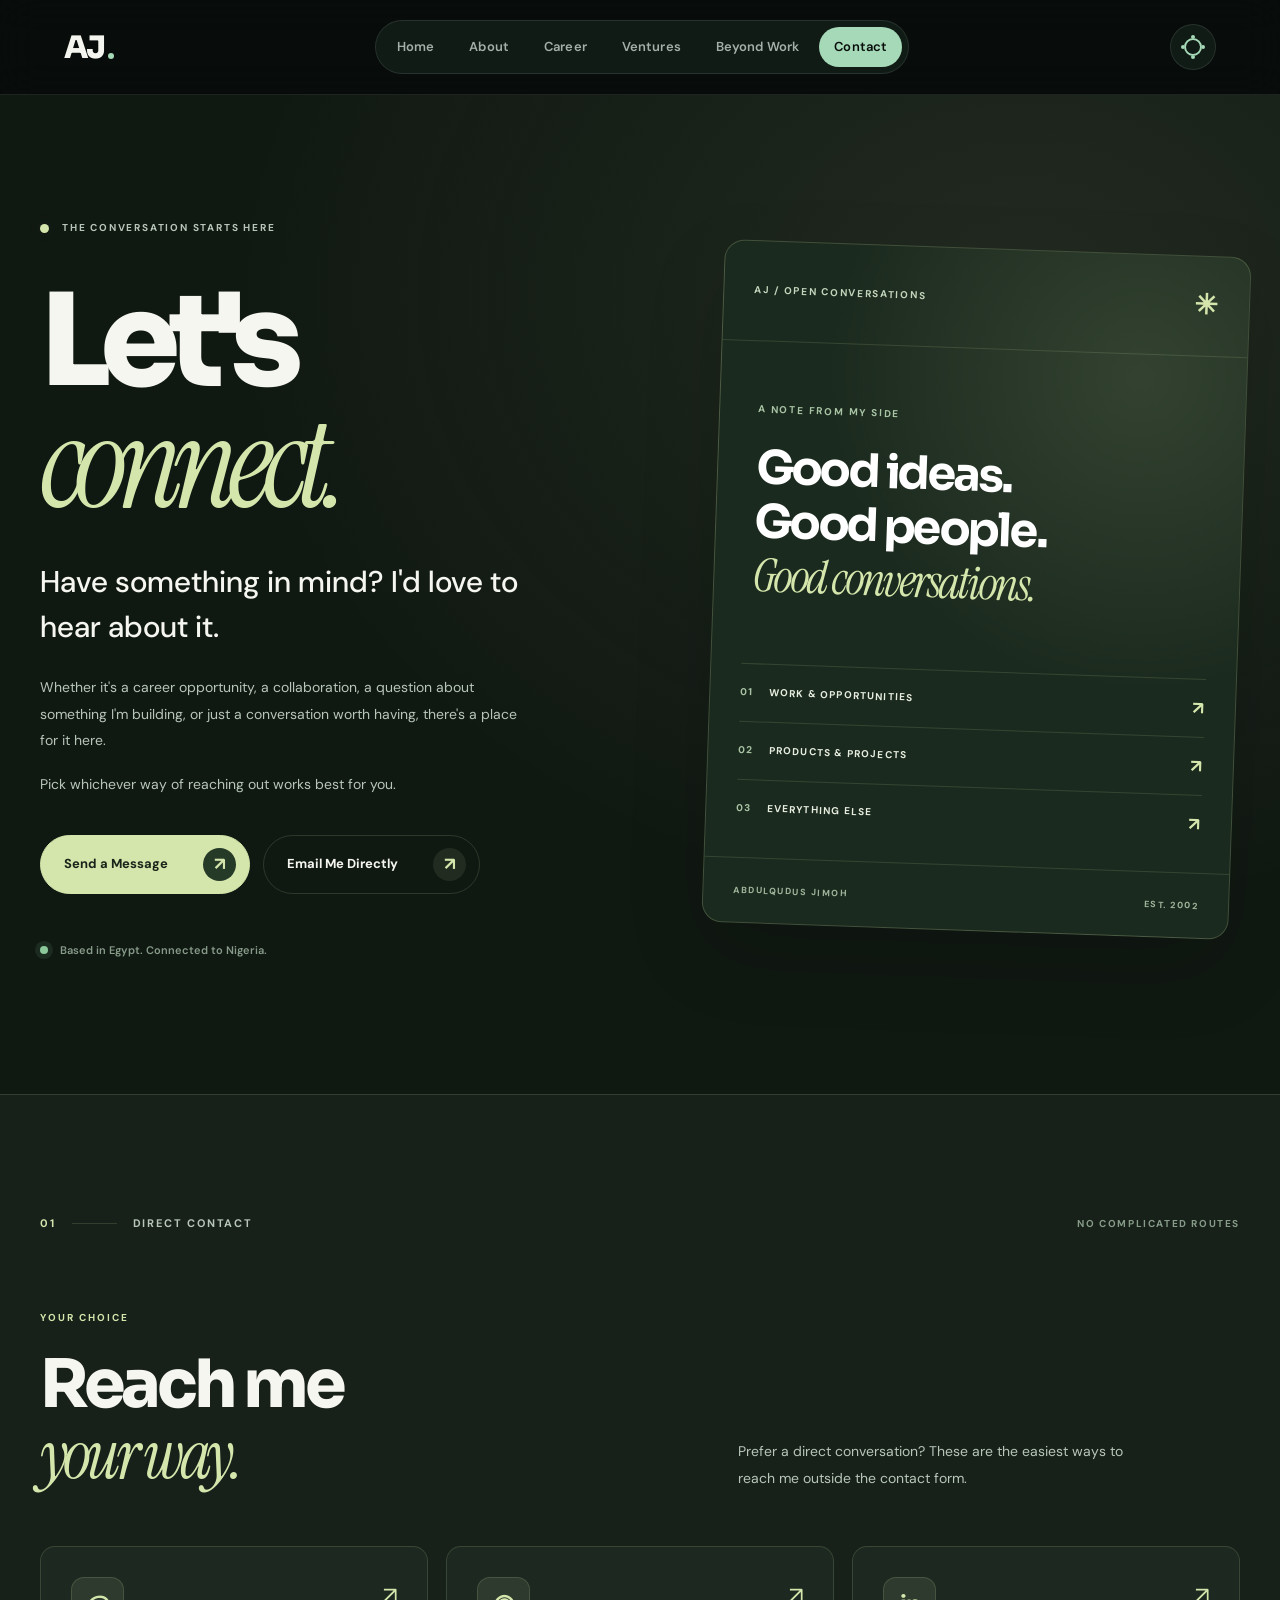
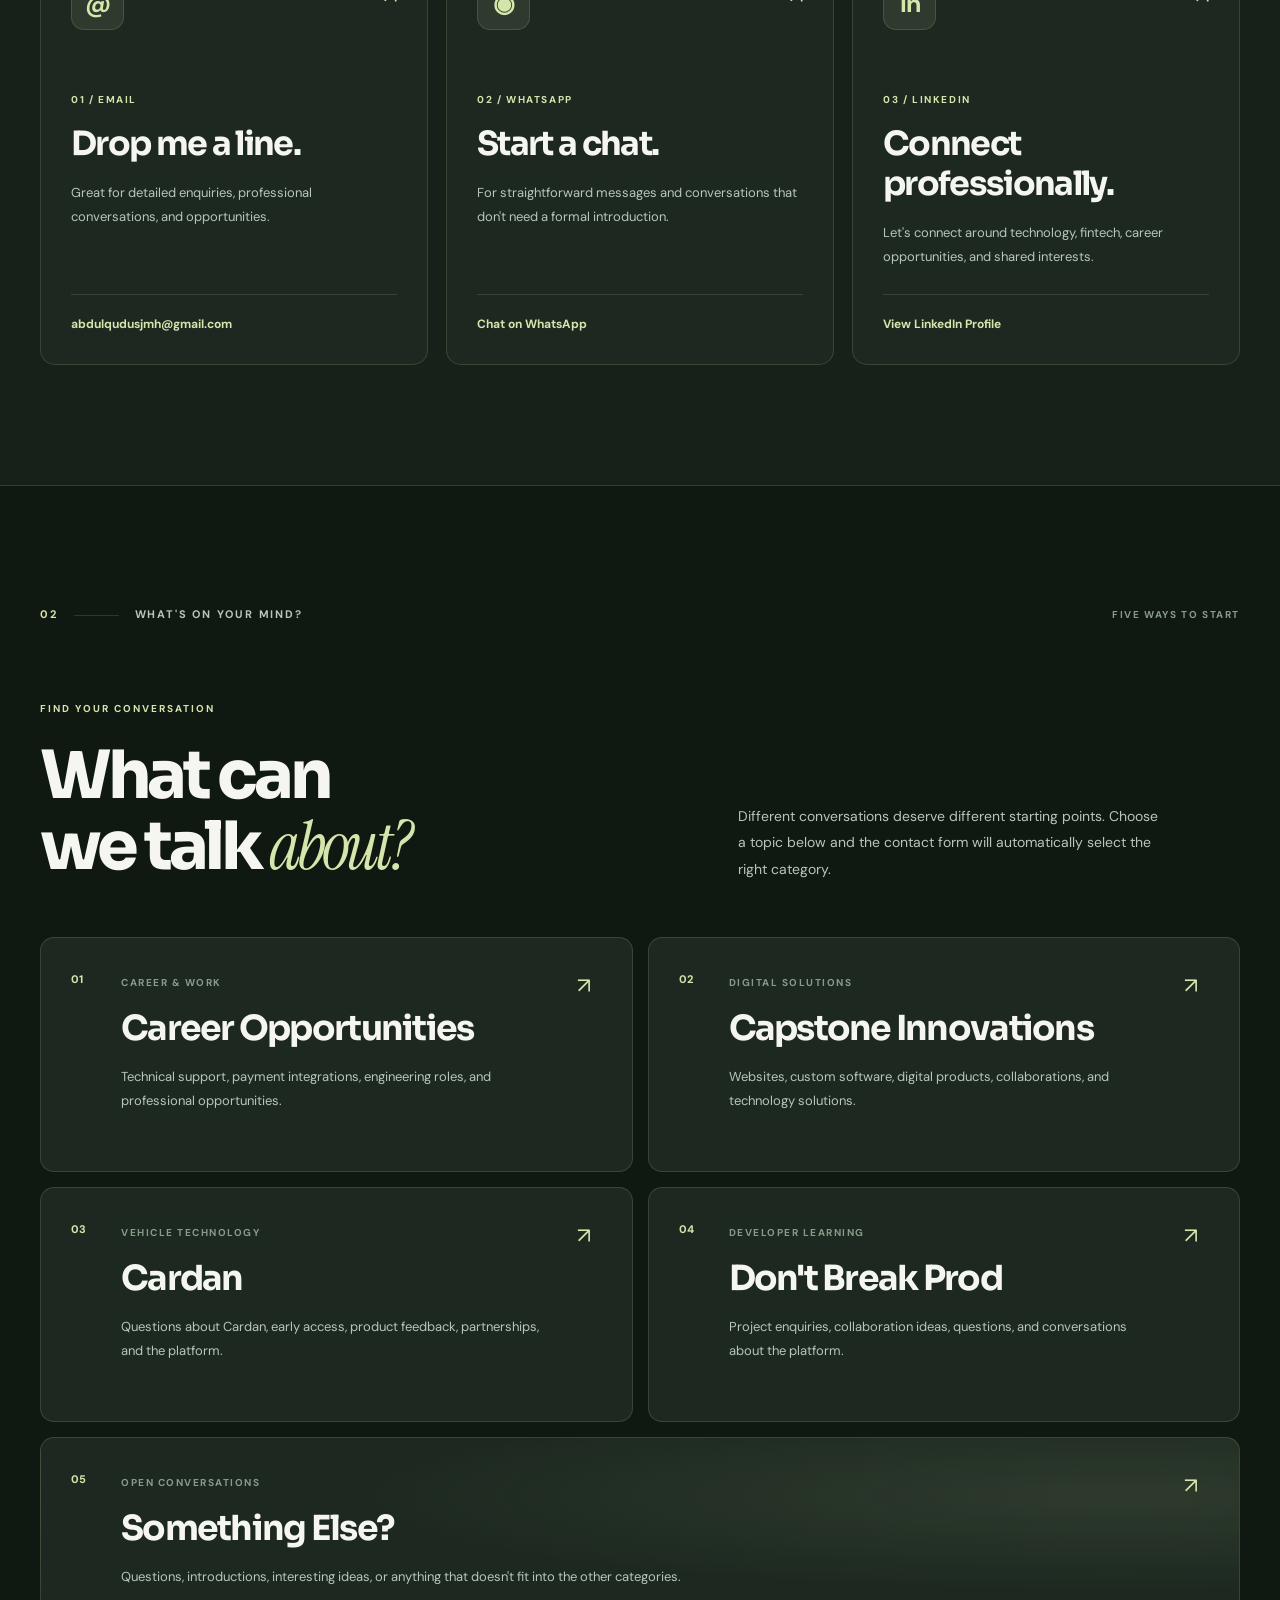
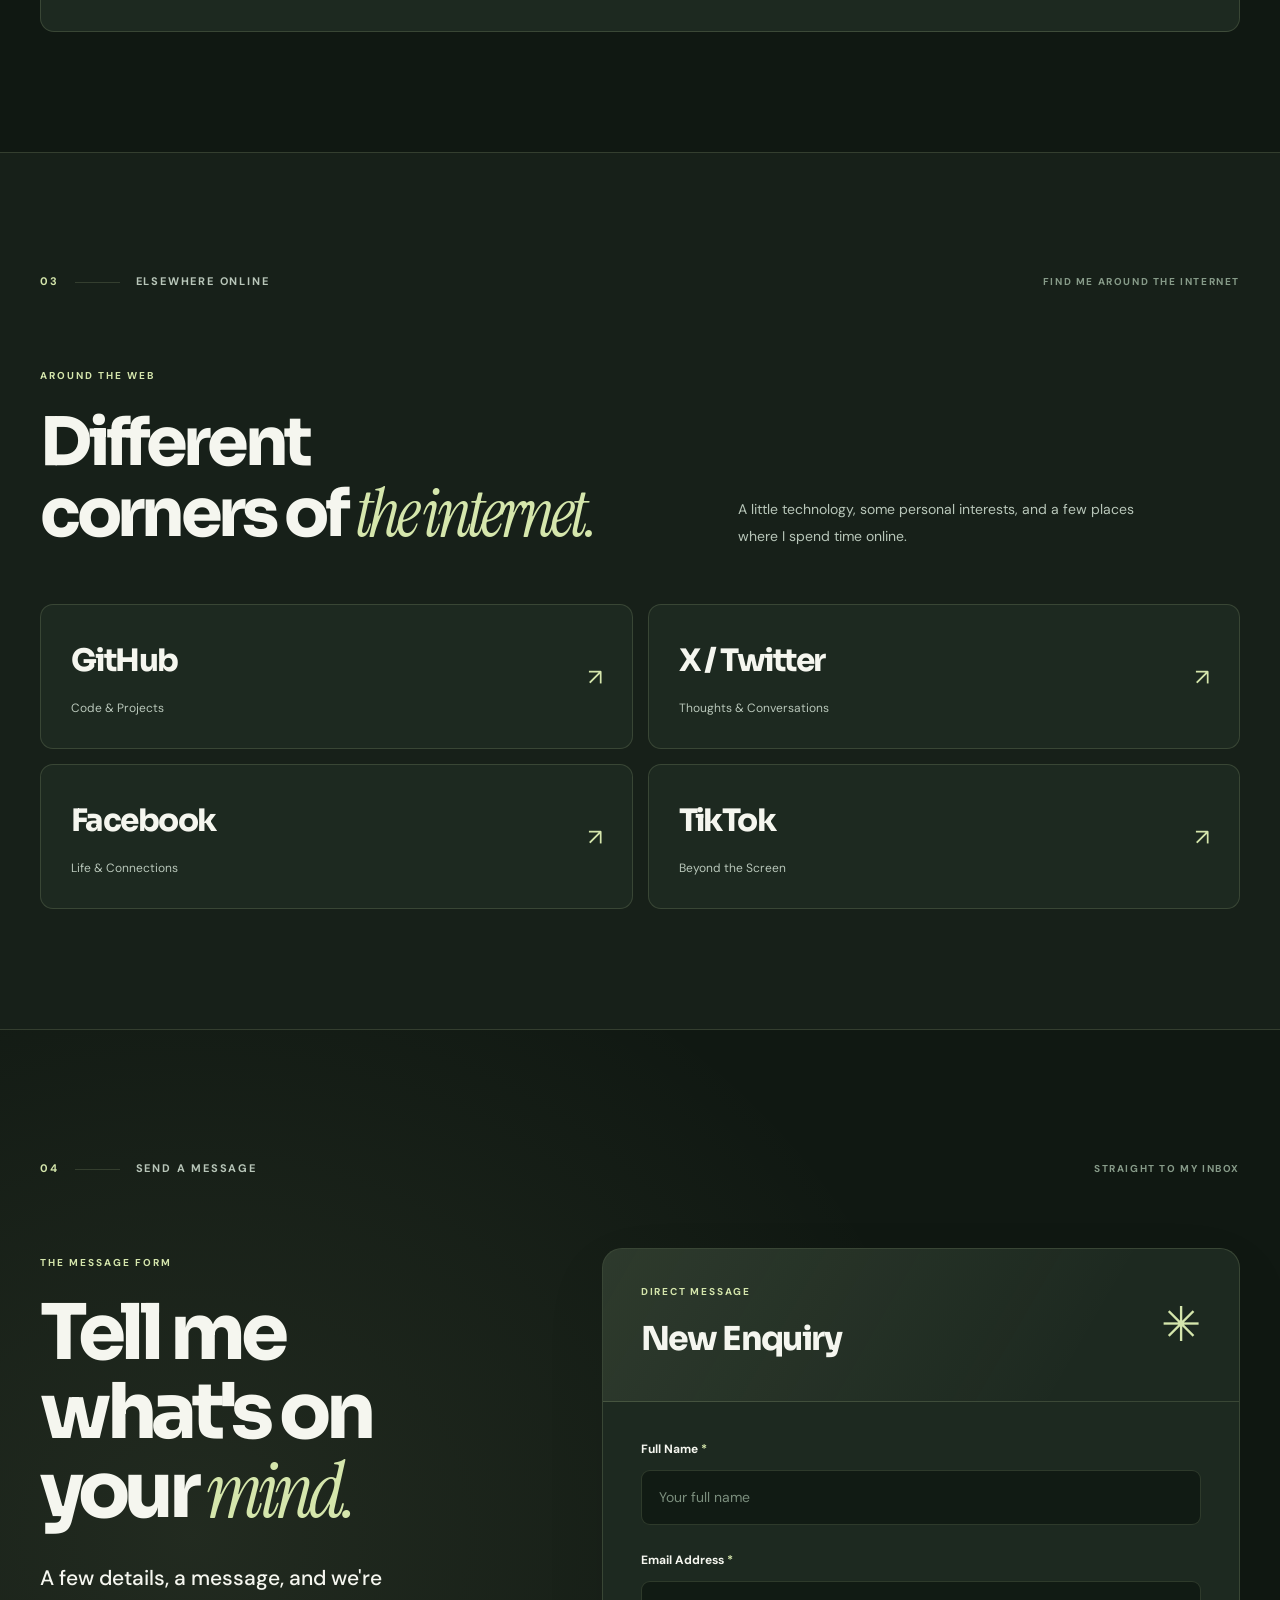
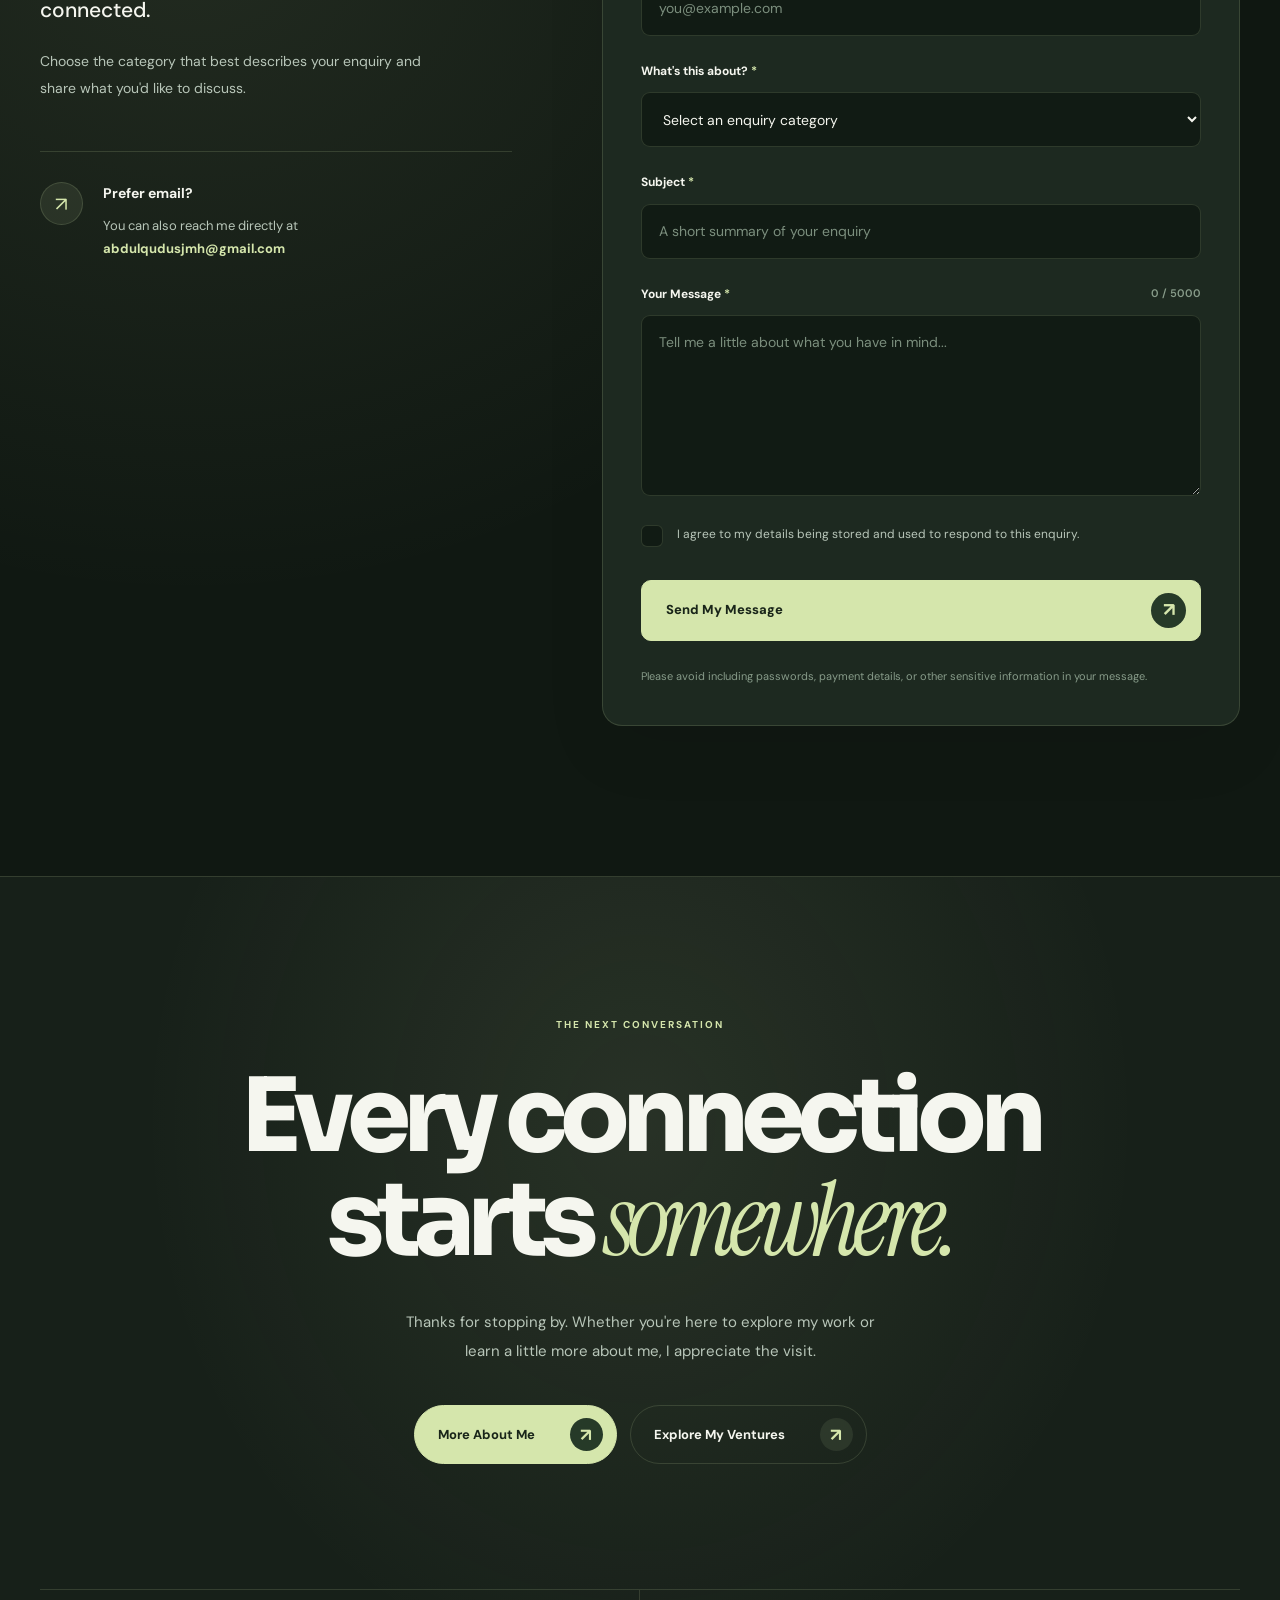
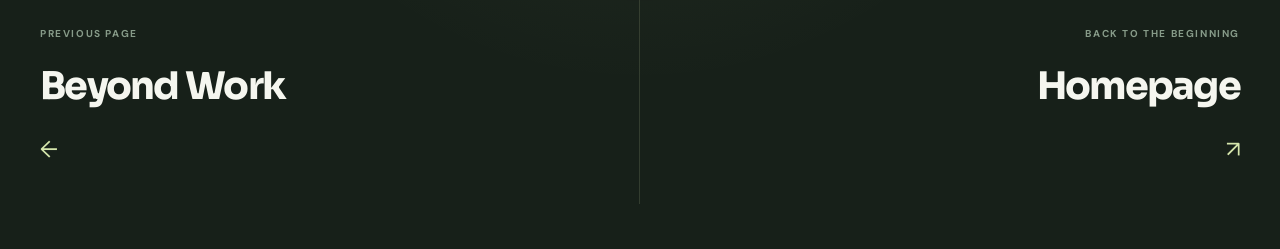
==== contact.html @ 93672216 "Initial commit: AJ personal website" ====
<!DOCTYPE html>
<html lang="en">

<head>

    <meta charset="UTF-8">

    <meta
        name="viewport"
        content="width=device-width, initial-scale=1.0"
    >

    <meta
        name="description"
        content="Get in touch with Abdulqudus Jimoh (AJ) about career opportunities, Capstone Innovations, Cardan, Don't Break Prod, collaborations, or general enquiries."
    >

    <meta name="author" content="Abdulqudus Jimoh">

    <title>Contact | AJ</title>

    <!-- Global Styles -->
    <link rel="stylesheet" href="assets/css/style.css">

    <!-- Global JavaScript -->
    <script src="assets/js/script.js" defer></script>

</head>

<body>

    <!-- =========================================
         WEBSITE HEADER
    ========================================== -->

    <header class="site-header">

        <nav
            class="navbar"
            aria-label="Main navigation"
        >

            <a
                href="index.html"
                class="navbar-brand"
                aria-label="AJ - Homepage"
            >
                AJ
            </a>

            <div
                class="nav-links"
                id="primary-navigation"
            >

                <a href="index.html">
                    Home
                </a>

                <a href="about.html">
                    About
                </a>

                <a href="career.html">
                    Career
                </a>

                <a href="ventures.html">
                    Ventures
                </a>

                <a href="beyond-work.html">
                    Beyond Work
                </a>

                <a
                    href="contact.html"
                    class="active"
                    aria-current="page"
                >
                    Contact
                </a>

            </div>


            <!-- Theme Toggle -->

            <button
                type="button"
                class="theme-toggle"
                id="theme-toggle"
                aria-label="Switch colour theme"
            >

                <span
                    class="theme-icon"
                    aria-hidden="true"
                ></span>

            </button>


            <!-- Mobile Navigation -->

            <button
                type="button"
                class="mobile-menu-toggle"
                id="mobile-menu-toggle"
                aria-label="Open navigation menu"
                aria-controls="primary-navigation"
                aria-expanded="false"
            >

                <span
                    class="menu-toggle-icon"
                    aria-hidden="true"
                >

                    <span
                        class="menu-toggle-line menu-toggle-line-top"
                    ></span>

                    <span
                        class="menu-toggle-line menu-toggle-line-bottom"
                    ></span>

                </span>

            </button>

        </nav>

    </header>


    <!-- =========================================
         CONTACT PAGE
    ========================================== -->

    <main class="ct-page" id="main-content">


        <!-- =====================================
             01. CONTACT HERO
        ====================================== -->

        <section
            class="ct-hero"
            aria-labelledby="ct-page-title"
        >

            <div class="ct-container">

                <div class="ct-hero-grid">


                    <!-- Hero Introduction -->

                    <div class="ct-hero-content">

                        <div class="ct-eyebrow">

                            <span class="ct-eyebrow-dot"></span>

                            <span>
                                THE CONVERSATION STARTS HERE
                            </span>

                        </div>


                        <h1 id="ct-page-title">

                            Let's
                            <br>

                            <em>connect.</em>

                        </h1>


                        <p class="ct-hero-lead">

                            Have something in mind?
                            I'd love to hear about it.

                        </p>


                        <p class="ct-hero-description">

                            Whether it's a career opportunity,
                            a collaboration, a question about
                            something I'm building, or just
                            a conversation worth having,
                            there's a place for it here.

                        </p>


                        <p class="ct-hero-description">

                            Pick whichever way of reaching
                            out works best for you.

                        </p>


                        <!-- Hero Buttons -->

                        <div class="ct-hero-actions">

                            <a
                                href="#contact-form"
                                class="ct-button ct-button-primary"
                            >

                                <span>
                                    Send a Message
                                </span>

                                <span aria-hidden="true">
                                    ↗
                                </span>

                            </a>


                            <a
                                href="mailto:abdulqudusjmh@gmail.com"
                                class="ct-button ct-button-secondary"
                            >

                                <span>
                                    Email Me Directly
                                </span>

                                <span aria-hidden="true">
                                    ↗
                                </span>

                            </a>

                        </div>


                        <div class="ct-hero-location">

                            <span
                                class="ct-location-indicator"
                                aria-hidden="true"
                            ></span>

                            <span>
                                Based in Egypt. Connected to Nigeria.
                            </span>

                        </div>

                    </div>


                    <!-- Hero Editorial Card -->

                    <aside
                        class="ct-hero-card"
                        aria-label="Ways to connect"
                    >

                        <div class="ct-hero-card-top">

                            <span>
                                AJ / OPEN CONVERSATIONS
                            </span>

                            <span aria-hidden="true">
                                ✳
                            </span>

                        </div>


                        <div class="ct-hero-card-body">

                            <span class="ct-hero-card-small">

                                A NOTE FROM MY SIDE

                            </span>


                            <p>

                                Good ideas.
                                <br>

                                Good people.
                                <br>

                                <em>
                                    Good conversations.
                                </em>

                            </p>

                        </div>


                        <div class="ct-hero-card-topics">

                            <div>

                                <span>01</span>

                                <span>
                                    WORK & OPPORTUNITIES
                                </span>

                                <span aria-hidden="true">
                                    ↗
                                </span>

                            </div>


                            <div>

                                <span>02</span>

                                <span>
                                    PRODUCTS & PROJECTS
                                </span>

                                <span aria-hidden="true">
                                    ↗
                                </span>

                            </div>


                            <div>

                                <span>03</span>

                                <span>
                                    EVERYTHING ELSE
                                </span>

                                <span aria-hidden="true">
                                    ↗
                                </span>

                            </div>

                        </div>


                        <div class="ct-hero-card-footer">

                            <span>
                                ABDULQUDUS JIMOH
                            </span>

                            <span>
                                EST. 2002
                            </span>

                        </div>

                    </aside>

                </div>

            </div>

        </section>


        <!-- =====================================
             02. DIRECT CONTACT CHANNELS
        ====================================== -->

        <section
            class="ct-direct"
            aria-labelledby="ct-direct-title"
        >

            <div class="ct-container">


                <div class="ct-section-heading">

                    <div class="ct-section-number">

                        <span>01</span>

                        <span class="ct-section-line"></span>

                        <span>
                            DIRECT CONTACT
                        </span>

                    </div>

                    <span class="ct-section-note">
                        NO COMPLICATED ROUTES
                    </span>

                </div>


                <div class="ct-section-intro">

                    <div>

                        <span class="ct-small-label">
                            YOUR CHOICE
                        </span>

                        <h2 id="ct-direct-title">

                            Reach me
                            <br>

                            <em>your way.</em>

                        </h2>

                    </div>


                    <p>

                        Prefer a direct conversation?
                        These are the easiest ways
                        to reach me outside the
                        contact form.

                    </p>

                </div>


                <div class="ct-direct-grid">


                    <!-- Email -->

                    <a
                        class="ct-direct-card"
                        href="mailto:abdulqudusjmh@gmail.com"
                    >

                        <div class="ct-direct-card-top">

                            <span class="ct-direct-icon">
                                @
                            </span>

                            <span
                                class="ct-direct-arrow"
                                aria-hidden="true"
                            >
                                ↗
                            </span>

                        </div>


                        <div class="ct-direct-card-body">

                            <span class="ct-direct-card-label">
                                01 / EMAIL
                            </span>

                            <h3>
                                Drop me a line.
                            </h3>

                            <p>

                                Great for detailed enquiries,
                                professional conversations,
                                and opportunities.

                            </p>

                        </div>


                        <span class="ct-direct-card-address">

                            abdulqudusjmh@gmail.com

                        </span>

                    </a>


                    <!-- WhatsApp -->

                    <a
                        class="ct-direct-card"
                        href="https://wa.me/2348149575728"
                        target="_blank"
                        rel="noopener noreferrer"
                    >

                        <div class="ct-direct-card-top">

                            <span class="ct-direct-icon">
                                ◉
                            </span>

                            <span
                                class="ct-direct-arrow"
                                aria-hidden="true"
                            >
                                ↗
                            </span>

                        </div>


                        <div class="ct-direct-card-body">

                            <span class="ct-direct-card-label">
                                02 / WHATSAPP
                            </span>

                            <h3>
                                Start a chat.
                            </h3>

                            <p>

                                For straightforward messages
                                and conversations that
                                don't need a formal introduction.

                            </p>

                        </div>


                        <span class="ct-direct-card-address">

                            Chat on WhatsApp

                        </span>

                    </a>


                    <!-- LinkedIn -->

                    <a
                        class="ct-direct-card"
                        href="https://www.linkedin.com/in/abdulqudus-jimoh-71a66820b"
                        target="_blank"
                        rel="noopener noreferrer"
                    >

                        <div class="ct-direct-card-top">

                            <span class="ct-direct-icon">
                                in
                            </span>

                            <span
                                class="ct-direct-arrow"
                                aria-hidden="true"
                            >
                                ↗
                            </span>

                        </div>


                        <div class="ct-direct-card-body">

                            <span class="ct-direct-card-label">
                                03 / LINKEDIN
                            </span>

                            <h3>
                                Connect professionally.
                            </h3>

                            <p>

                                Let's connect around
                                technology, fintech,
                                career opportunities,
                                and shared interests.

                            </p>

                        </div>


                        <span class="ct-direct-card-address">

                            View LinkedIn Profile

                        </span>

                    </a>

                </div>

            </div>

        </section>


        <!-- =====================================
             03. ENQUIRY CATEGORIES
        ====================================== -->

        <section
            class="ct-topics"
            aria-labelledby="ct-topics-title"
        >

            <div class="ct-container">


                <div class="ct-section-heading">

                    <div class="ct-section-number">

                        <span>02</span>

                        <span class="ct-section-line"></span>

                        <span>
                            WHAT'S ON YOUR MIND?
                        </span>

                    </div>

                    <span class="ct-section-note">
                        FIVE WAYS TO START
                    </span>

                </div>


                <div class="ct-section-intro">

                    <div>

                        <span class="ct-small-label">
                            FIND YOUR CONVERSATION
                        </span>

                        <h2 id="ct-topics-title">

                            What can
                            <br>

                            we talk
                            <em>about?</em>

                        </h2>

                    </div>


                    <p>

                        Different conversations deserve
                        different starting points.
                        Choose a topic below and
                        the contact form will
                        automatically select the
                        right category.

                    </p>

                </div>


                <!-- Topic Selection -->

                <div class="ct-topics-grid">


                    <!-- Career -->

                    <a
                        href="#contact-form"
                        class="ct-topic-card"
                        data-contact-topic="Career Opportunities"
                    >

                        <span class="ct-topic-number">
                            01
                        </span>


                        <div class="ct-topic-content">

                            <span class="ct-topic-tag">
                                CAREER & WORK
                            </span>

                            <h3>
                                Career Opportunities
                            </h3>

                            <p>

                                Technical support,
                                payment integrations,
                                engineering roles,
                                and professional opportunities.

                            </p>

                        </div>


                        <span
                            class="ct-topic-arrow"
                            aria-hidden="true"
                        >
                            ↗
                        </span>

                    </a>


                    <!-- Capstone -->

                    <a
                        href="#contact-form"
                        class="ct-topic-card"
                        data-contact-topic="Capstone Innovations"
                    >

                        <span class="ct-topic-number">
                            02
                        </span>


                        <div class="ct-topic-content">

                            <span class="ct-topic-tag">
                                DIGITAL SOLUTIONS
                            </span>

                            <h3>
                                Capstone Innovations
                            </h3>

                            <p>

                                Websites, custom software,
                                digital products,
                                collaborations, and
                                technology solutions.

                            </p>

                        </div>


                        <span
                            class="ct-topic-arrow"
                            aria-hidden="true"
                        >
                            ↗
                        </span>

                    </a>


                    <!-- Cardan -->

                    <a
                        href="#contact-form"
                        class="ct-topic-card"
                        data-contact-topic="Cardan"
                    >

                        <span class="ct-topic-number">
                            03
                        </span>


                        <div class="ct-topic-content">

                            <span class="ct-topic-tag">
                                VEHICLE TECHNOLOGY
                            </span>

                            <h3>
                                Cardan
                            </h3>

                            <p>

                                Questions about Cardan,
                                early access, product
                                feedback, partnerships,
                                and the platform.

                            </p>

                        </div>


                        <span
                            class="ct-topic-arrow"
                            aria-hidden="true"
                        >
                            ↗
                        </span>

                    </a>


                    <!-- Don't Break Prod -->

                    <a
                        href="#contact-form"
                        class="ct-topic-card"
                        data-contact-topic="Don't Break Prod"
                    >

                        <span class="ct-topic-number">
                            04
                        </span>


                        <div class="ct-topic-content">

                            <span class="ct-topic-tag">
                                DEVELOPER LEARNING
                            </span>

                            <h3>
                                Don't Break Prod
                            </h3>

                            <p>

                                Project enquiries,
                                collaboration ideas,
                                questions, and conversations
                                about the platform.

                            </p>

                        </div>


                        <span
                            class="ct-topic-arrow"
                            aria-hidden="true"
                        >
                            ↗
                        </span>

                    </a>


                    <!-- General -->

                    <a
                        href="#contact-form"
                        class="ct-topic-card ct-topic-card-general"
                        data-contact-topic="General Enquiries"
                    >

                        <span class="ct-topic-number">
                            05
                        </span>


                        <div class="ct-topic-content">

                            <span class="ct-topic-tag">
                                OPEN CONVERSATIONS
                            </span>

                            <h3>
                                Something Else?
                            </h3>

                            <p>

                                Questions, introductions,
                                interesting ideas, or anything
                                that doesn't fit into
                                the other categories.

                            </p>

                        </div>


                        <span
                            class="ct-topic-arrow"
                            aria-hidden="true"
                        >
                            ↗
                        </span>

                    </a>

                </div>

            </div>

        </section>


        <!-- =====================================
             04. SOCIAL PLATFORMS
        ====================================== -->

        <section
            class="ct-social"
            aria-labelledby="ct-social-title"
        >

            <div class="ct-container">


                <div class="ct-section-heading">

                    <div class="ct-section-number">

                        <span>03</span>

                        <span class="ct-section-line"></span>

                        <span>
                            ELSEWHERE ONLINE
                        </span>

                    </div>

                    <span class="ct-section-note">
                        FIND ME AROUND THE INTERNET
                    </span>

                </div>


                <div class="ct-section-intro">

                    <div>

                        <span class="ct-small-label">
                            AROUND THE WEB
                        </span>

                        <h2 id="ct-social-title">

                            Different
                            <br>

                            corners of
                            <em>the internet.</em>

                        </h2>

                    </div>


                    <p>

                        A little technology, some
                        personal interests, and a
                        few places where I spend
                        time online.

                    </p>

                </div>


                <div class="ct-social-grid">


                    <a
                        href="https://github.com/abdoulbinjim"
                        target="_blank"
                        rel="noopener noreferrer"
                        class="ct-social-link"
                    >

                        <span class="ct-social-platform">
                            GitHub
                        </span>

                        <span class="ct-social-description">
                            Code & Projects
                        </span>

                        <span
                            class="ct-social-arrow"
                            aria-hidden="true"
                        >
                            ↗
                        </span>

                    </a>


                    <a
                        href="https://x.com/tribalchief2093"
                        target="_blank"
                        rel="noopener noreferrer"
                        class="ct-social-link"
                    >

                        <span class="ct-social-platform">
                            X / Twitter
                        </span>

                        <span class="ct-social-description">
                            Thoughts & Conversations
                        </span>

                        <span
                            class="ct-social-arrow"
                            aria-hidden="true"
                        >
                            ↗
                        </span>

                    </a>


                    <a
                        href="https://www.facebook.com/share/1HYCWdimUn/"
                        target="_blank"
                        rel="noopener noreferrer"
                        class="ct-social-link"
                    >

                        <span class="ct-social-platform">
                            Facebook
                        </span>

                        <span class="ct-social-description">
                            Life & Connections
                        </span>

                        <span
                            class="ct-social-arrow"
                            aria-hidden="true"
                        >
                            ↗
                        </span>

                    </a>


                    <a
                        href="https://www.tiktok.com/@tribalchief2093"
                        target="_blank"
                        rel="noopener noreferrer"
                        class="ct-social-link"
                    >

                        <span class="ct-social-platform">
                            TikTok
                        </span>

                        <span class="ct-social-description">
                            Beyond the Screen
                        </span>

                        <span
                            class="ct-social-arrow"
                            aria-hidden="true"
                        >
                            ↗
                        </span>

                    </a>

                </div>

            </div>

        </section>


        <!-- =====================================
             05. SMART CONTACT FORM
        ====================================== -->

        <section
            class="ct-form-section"
            id="contact-form"
            aria-labelledby="ct-form-title"
        >

            <div class="ct-container">


                <div class="ct-section-heading">

                    <div class="ct-section-number">

                        <span>04</span>

                        <span class="ct-section-line"></span>

                        <span>
                            SEND A MESSAGE
                        </span>

                    </div>

                    <span class="ct-section-note">
                        STRAIGHT TO MY INBOX
                    </span>

                </div>


                <div class="ct-form-layout">


                    <!-- Form Introduction -->

                    <div class="ct-form-intro">

                        <span class="ct-small-label">
                            THE MESSAGE FORM
                        </span>


                        <h2 id="ct-form-title">

                            Tell me
                            <br>

                            what's on
                            <br>

                            your
                            <em>mind.</em>

                        </h2>


                        <p class="ct-form-lead">

                            A few details, a message,
                            and we're connected.

                        </p>


                        <p class="ct-form-description">

                            Choose the category that
                            best describes your enquiry
                            and share what you'd like
                            to discuss.

                        </p>


                        <div class="ct-form-contact-note">

                            <span class="ct-form-note-icon">
                                ↗
                            </span>


                            <div>

                                <strong>
                                    Prefer email?
                                </strong>


                                <p>

                                    You can also reach me
                                    directly at

                                    <a
                                        href="mailto:abdulqudusjmh@gmail.com"
                                    >
                                        abdulqudusjmh@gmail.com
                                    </a>

                                </p>

                            </div>

                        </div>

                    </div>


                    <!-- Form Card -->

                    <div class="ct-form-card">


                        <div class="ct-form-card-header">

                            <div>

                                <span class="ct-form-card-kicker">
                                    DIRECT MESSAGE
                                </span>


                                <h3>
                                    New Enquiry
                                </h3>

                            </div>


                            <span
                                class="ct-form-card-symbol"
                                aria-hidden="true"
                            >
                                ✳
                            </span>

                        </div>


                        <form
                            id="aj-contact-form"
                            class="ct-contact-form"
                            action="https://script.google.com/macros/s/AKfycby0BapDhlsLevBxWYU-6oTLo8xp4XrzCYJjs7JhKP0tn8-2JgegfUx-80DqyQP3yIPpsA/exec"
                            method="POST"
                            accept-charset="UTF-8"
                        >


                            <!-- Full Name -->

                            <div class="ct-field">

                                <label for="ct-full-name">

                                    Full Name

                                    <span aria-hidden="true">
                                        *
                                    </span>

                                </label>


                                <input
                                    type="text"
                                    id="ct-full-name"
                                    name="fullName"
                                    placeholder="Your full name"
                                    autocomplete="name"
                                    minlength="2"
                                    maxlength="100"
                                    required
                                >

                            </div>


                            <!-- Email Address -->

                            <div class="ct-field">

                                <label for="ct-email">

                                    Email Address

                                    <span aria-hidden="true">
                                        *
                                    </span>

                                </label>


                                <input
                                    type="email"
                                    id="ct-email"
                                    name="email"
                                    placeholder="you@example.com"
                                    autocomplete="email"
                                    maxlength="254"
                                    required
                                >

                            </div>


                            <!-- Enquiry Type -->

                            <div class="ct-field">

                                <label for="ct-inquiry-type">

                                    What's this about?

                                    <span aria-hidden="true">
                                        *
                                    </span>

                                </label>


                                <select
                                    id="ct-inquiry-type"
                                    name="inquiryType"
                                    required
                                >

                                    <option value="" selected disabled>
                                        Select an enquiry category
                                    </option>


                                    <option value="Career Opportunities">

                                        Career Opportunities

                                    </option>


                                    <option value="Capstone Innovations">

                                        Capstone Innovations

                                    </option>


                                    <option value="Cardan">

                                        Cardan

                                    </option>


                                    <option value="Don't Break Prod">

                                        Don't Break Prod

                                    </option>


                                    <option value="General Enquiries">

                                        General Enquiries

                                    </option>

                                </select>

                            </div>


                            <!-- Subject -->

                            <div class="ct-field">

                                <label for="ct-subject">

                                    Subject

                                    <span aria-hidden="true">
                                        *
                                    </span>

                                </label>


                                <input
                                    type="text"
                                    id="ct-subject"
                                    name="subject"
                                    placeholder="A short summary of your enquiry"
                                    minlength="3"
                                    maxlength="150"
                                    required
                                >

                            </div>


                            <!-- Message -->

                            <div class="ct-field">

                                <div class="ct-field-label-row">

                                    <label for="ct-message">

                                        Your Message

                                        <span aria-hidden="true">
                                            *
                                        </span>

                                    </label>


                                    <span
                                        class="ct-character-counter"
                                        id="ct-message-counter"
                                    >
                                        0 / 5000
                                    </span>

                                </div>


                                <textarea
                                    id="ct-message"
                                    name="message"
                                    rows="7"
                                    placeholder="Tell me a little about what you have in mind..."
                                    minlength="10"
                                    maxlength="5000"
                                    required
                                ></textarea>

                            </div>


                            <!-- Anti-Spam Honeypot -->

                            <div
                                class="ct-honeypot"
                                aria-hidden="true"
                            >

                                <label for="ct-website-field">

                                    Website

                                </label>


                                <input
                                    type="text"
                                    id="ct-website-field"
                                    name="website"
                                    tabindex="-1"
                                    autocomplete="off"
                                >

                            </div>


                            <!-- Return URL -->

                            <input
                                type="hidden"
                                name="returnUrl"
                                id="ct-return-url"
                                value=""
                            >


                            <!-- Consent -->

                            <div class="ct-consent">

                                <label class="ct-consent-label">

                                    <input
                                        type="checkbox"
                                        id="ct-consent"
                                        name="consent"
                                        value="yes"
                                        required
                                    >


                                    <span class="ct-consent-custom"></span>


                                    <span class="ct-consent-text">

                                        I agree to my details
                                        being stored and used
                                        to respond to this enquiry.

                                    </span>

                                </label>

                            </div>


                            <!-- Submit -->

                            <button
                                type="submit"
                                id="ct-submit-button"
                                class="ct-submit-button"
                            >

                                <span id="ct-submit-label">
                                    Send My Message
                                </span>


                                <span
                                    class="ct-submit-arrow"
                                    aria-hidden="true"
                                >
                                    ↗
                                </span>

                            </button>


                            <p class="ct-form-footer-note">

                                Please avoid including passwords,
                                payment details, or other
                                sensitive information in your message.

                            </p>


                        </form>


                    </div>

                </div>

            </div>

        </section>


        <!-- =====================================
             06. CLOSING SECTION
        ====================================== -->

        <section
            class="ct-closing"
            aria-labelledby="ct-closing-title"
        >

            <div class="ct-container">


                <div class="ct-closing-content">

                    <span class="ct-closing-eyebrow">

                        THE NEXT CONVERSATION

                    </span>


                    <h2 id="ct-closing-title">

                        Every connection
                        <br>

                        starts
                        <em>somewhere.</em>

                    </h2>


                    <p>

                        Thanks for stopping by.
                        Whether you're here to
                        explore my work or learn
                        a little more about me,
                        I appreciate the visit.

                    </p>


                    <div class="ct-closing-actions">


                        <a
                            href="about.html"
                            class="ct-button ct-button-primary"
                        >

                            <span>
                                More About Me
                            </span>

                            <span aria-hidden="true">
                                ↗
                            </span>

                        </a>


                        <a
                            href="ventures.html"
                            class="ct-button ct-button-secondary"
                        >

                            <span>
                                Explore My Ventures
                            </span>

                            <span aria-hidden="true">
                                ↗
                            </span>

                        </a>

                    </div>

                </div>


                <!-- Bottom Navigation -->

                <div class="ct-bottom-navigation">


                    <a href="beyond-work.html">

                        <span>
                            PREVIOUS PAGE
                        </span>


                        <strong>
                            Beyond Work
                        </strong>


                        <span aria-hidden="true">
                            ←
                        </span>

                    </a>


                    <a href="index.html">

                        <span>
                            BACK TO THE BEGINNING
                        </span>


                        <strong>
                            Homepage
                        </strong>


                        <span aria-hidden="true">
                            ↗
                        </span>

                    </a>

                </div>

            </div>

        </section>


    </main>


    <!-- =========================================
         CONTACT PAGE JAVASCRIPT

         Responsibilities:
         1. Select enquiry category from topic cards.
         2. Support enquiry categories via URL.
         3. Count message characters.
         4. Set the return URL for the backend.
         5. Prevent accidental duplicate submissions.

         Global navigation and theme functionality
         are handled by assets/js/script.js.
    ========================================== -->

    <script>

        document.addEventListener(
            "DOMContentLoaded",
            function () {


                /* =====================================
                   FORM ELEMENTS
                ====================================== */

                const contactForm =
                    document.getElementById(
                        "aj-contact-form"
                    );

                const inquirySelect =
                    document.getElementById(
                        "ct-inquiry-type"
                    );

                const messageField =
                    document.getElementById(
                        "ct-message"
                    );

                const messageCounter =
                    document.getElementById(
                        "ct-message-counter"
                    );

                const returnUrlField =
                    document.getElementById(
                        "ct-return-url"
                    );

                const submitButton =
                    document.getElementById(
                        "ct-submit-button"
                    );

                const submitLabel =
                    document.getElementById(
                        "ct-submit-label"
                    );


                /* =====================================
                   VALID ENQUIRY CATEGORIES
                ====================================== */

                const validCategories = [

                    "Career Opportunities",

                    "Capstone Innovations",

                    "Cardan",

                    "Don't Break Prod",

                    "General Enquiries"

                ];


                /* =====================================
                   TOPIC CARDS

                   Clicking a topic selects its
                   corresponding form category.
                ====================================== */

                const topicCards =
                    document.querySelectorAll(
                        "[data-contact-topic]"
                    );


                topicCards.forEach(
                    function (card) {

                        card.addEventListener(
                            "click",
                            function () {

                                const selectedTopic =
                                    card.dataset.contactTopic;


                                if (
                                    validCategories.includes(
                                        selectedTopic
                                    )
                                ) {

                                    inquirySelect.value =
                                        selectedTopic;

                                }

                            }
                        );

                    }
                );


                /* =====================================
                   URL CATEGORY SELECTION

                   Supports links such as:

                   contact.html?topic=cardan
                   contact.html?topic=career
                   contact.html?topic=capstone
                   contact.html?topic=dbp
                   contact.html?topic=general
                ====================================== */

                const topicAliases = {

                    career:
                        "Career Opportunities",

                    capstone:
                        "Capstone Innovations",

                    cardan:
                        "Cardan",

                    dbp:
                        "Don't Break Prod",

                    general:
                        "General Enquiries"

                };


                const urlParameters =
                    new URLSearchParams(
                        window.location.search
                    );


                const requestedTopic =
                    (
                        urlParameters.get("topic") || ""
                    ).toLowerCase();


                if (
                    Object.prototype.hasOwnProperty.call(
                        topicAliases,
                        requestedTopic
                    )
                ) {

                    inquirySelect.value =
                        topicAliases[requestedTopic];

                }


                /* =====================================
                   MESSAGE CHARACTER COUNTER
                ====================================== */

                function updateMessageCounter() {

                    const characterCount =
                        messageField.value.length;


                    messageCounter.textContent =
                        characterCount + " / 5000";

                }


                messageField.addEventListener(
                    "input",
                    updateMessageCounter
                );


                updateMessageCounter();


                /* =====================================
                   RETURN URL

                   The backend validates this value
                   before using it.

                   For local testing, Live Server
                   usually runs on:

                   http://127.0.0.1:5500/contact.html

                   The public site is planned for:

                   https://ajjimoh.dpdns.org/contact.html
                ====================================== */

                returnUrlField.value =
                    window.location.origin +
                    window.location.pathname;


                /* =====================================
                   FORM SUBMISSION

                   Allow the browser to send
                   the POST request directly
                   to Google Apps Script.

                   Do not preventDefault().
                ====================================== */

                contactForm.addEventListener(
                    "submit",
                    function () {

                        submitButton.disabled = true;

                        submitButton.classList.add(
                            "ct-submit-processing"
                        );

                        submitLabel.textContent =
                            "Sending Your Message...";

                    }
                );

            }
        );

    </script>

</body>

</html>
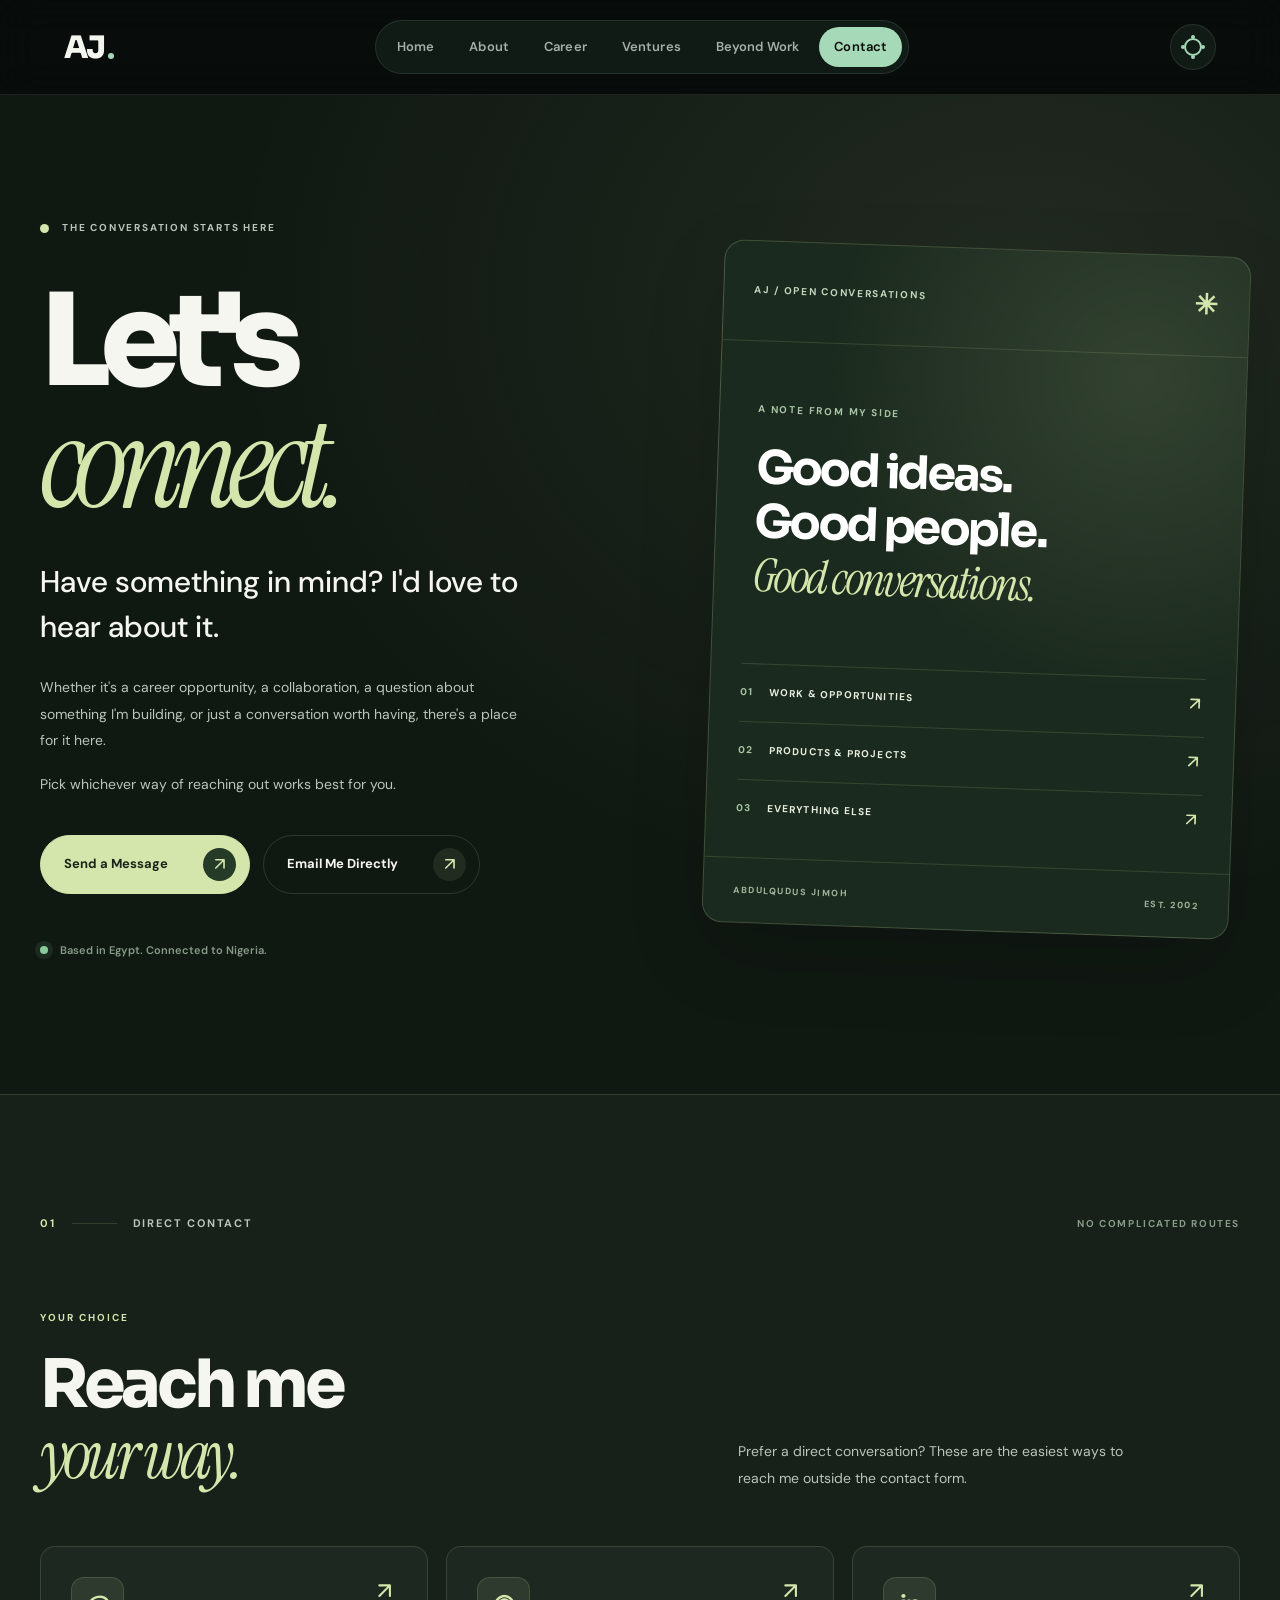
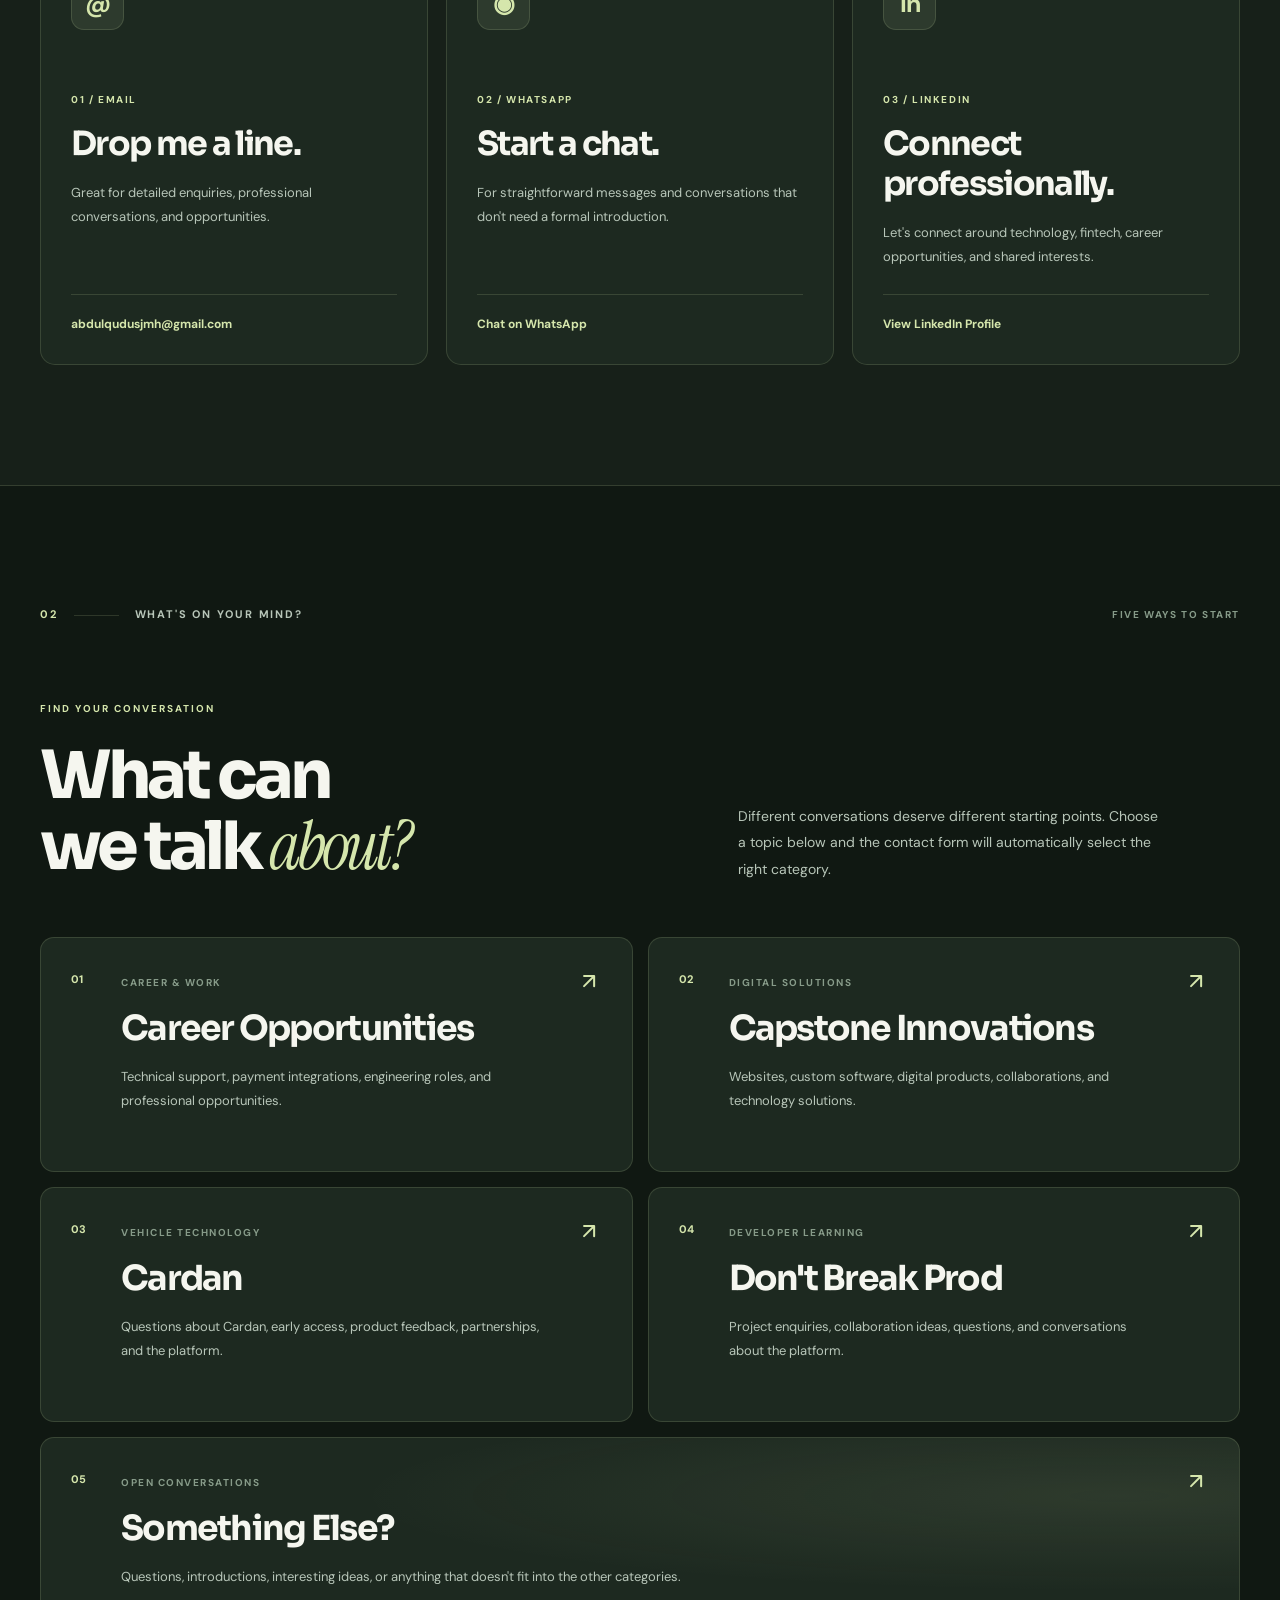
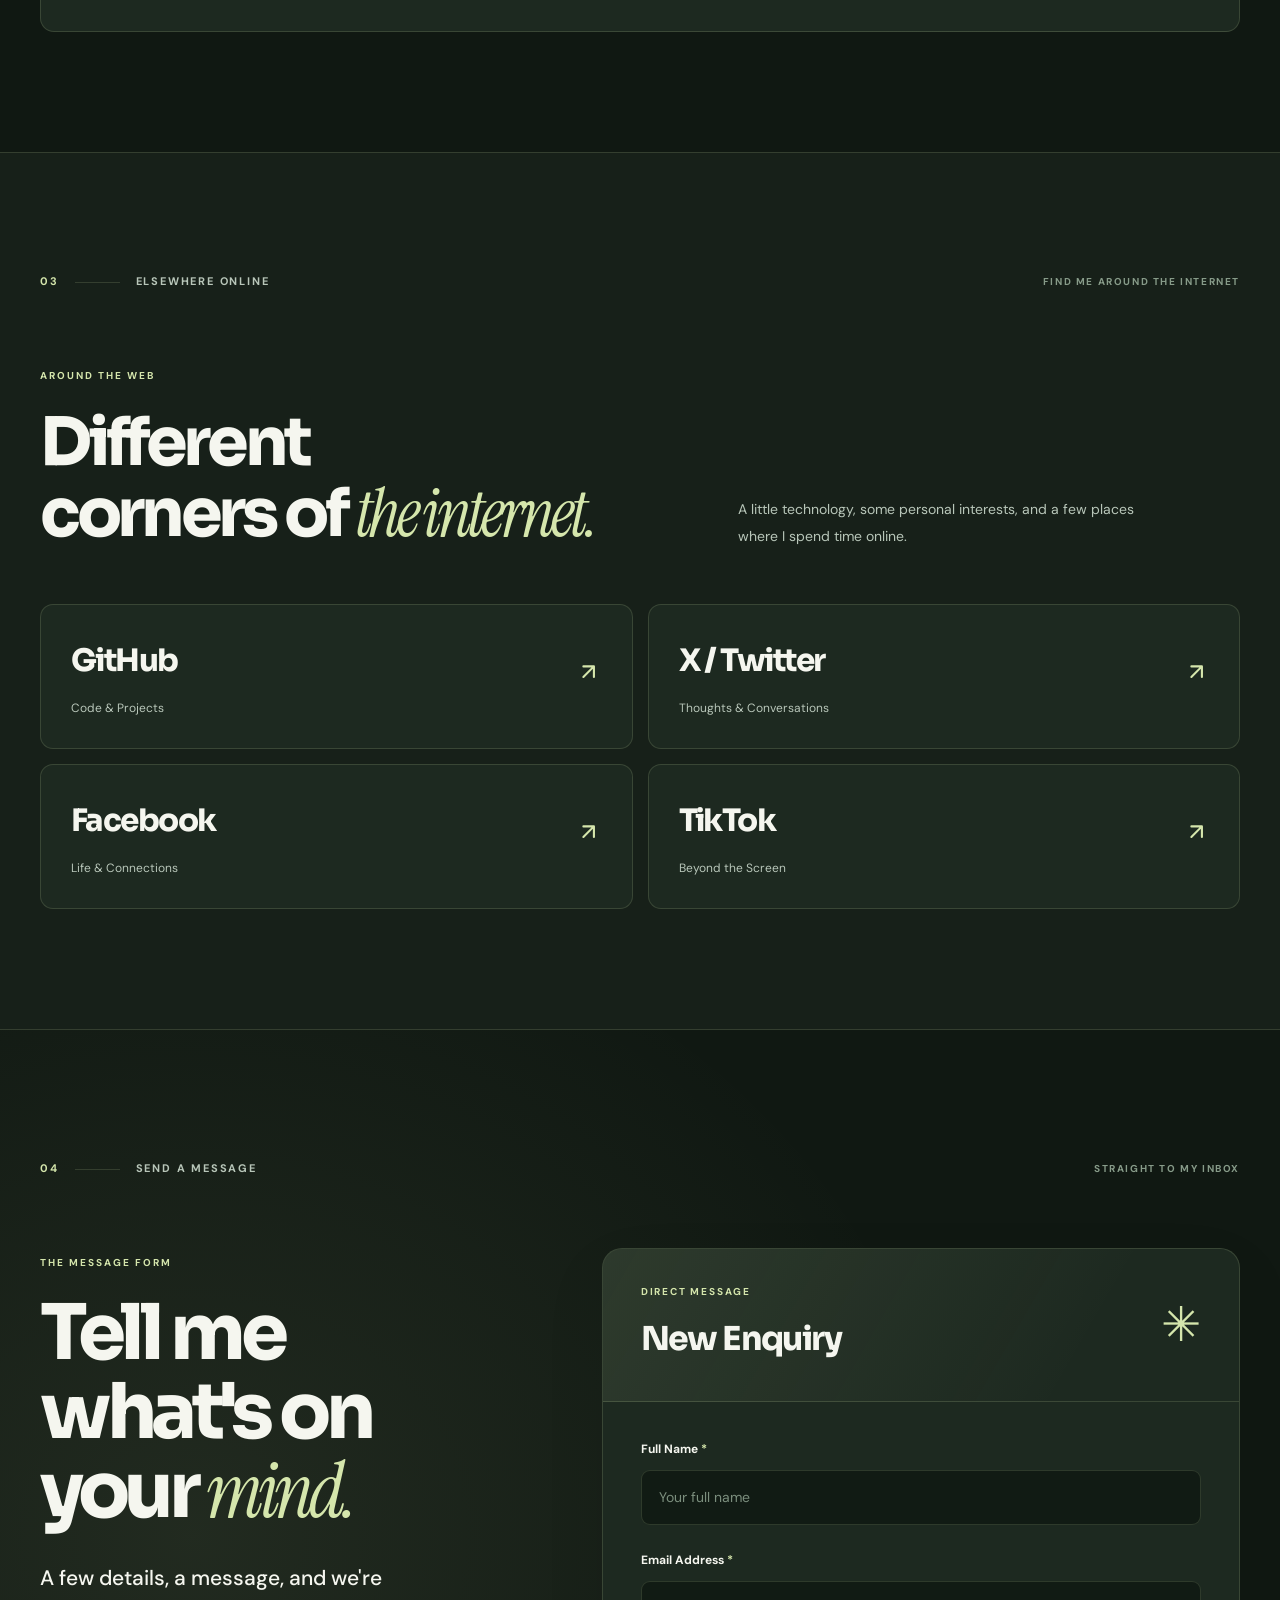
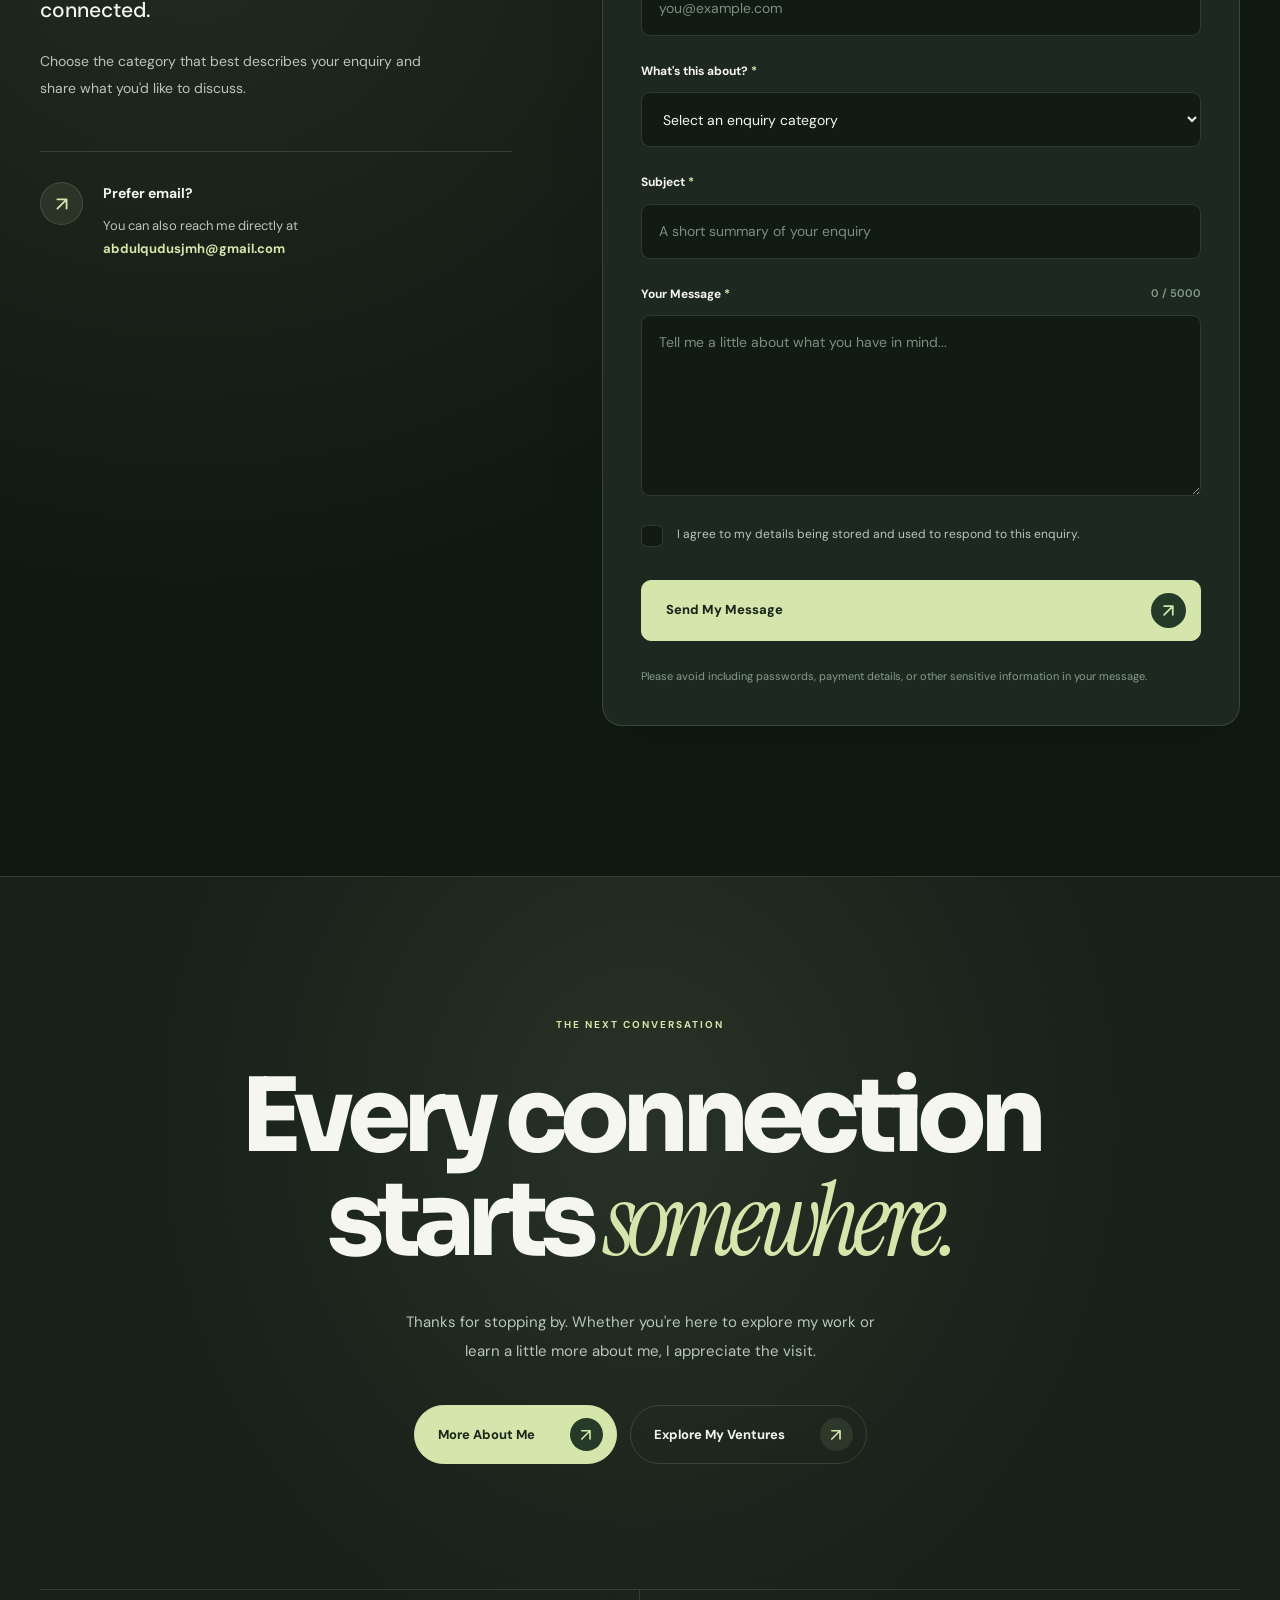
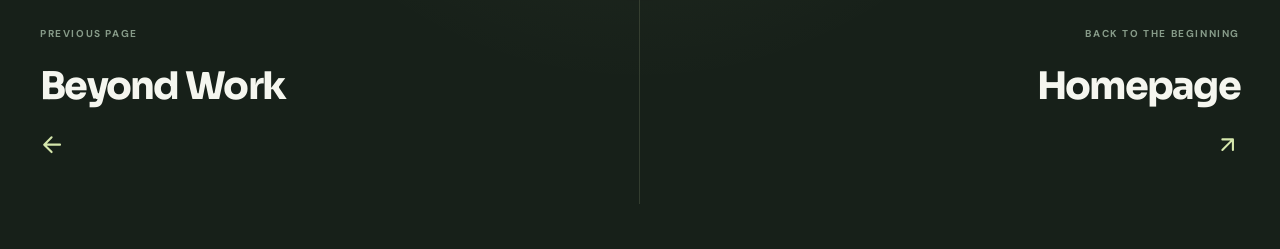
==== commit 46c7e032: "Fix homepage photo animation, responsive layout and Cloudflare domain" ====
--- a/contact.html
+++ b/contact.html
@@ -1897,7 +1897,7 @@
 
                    The public site is planned for:
 
-                   https://ajjimoh.dpdns.org/contact.html
+                   https://ajjimoh.pages.dev/contact.html
                 ====================================== */
 
                 returnUrlField.value =
--- a/assets/css/style.css
+++ b/assets/css/style.css
@@ -24319,4 +24319,182 @@
         scroll-behavior: auto !important;
     }
 
-}+}
+
+/* =========================================================
+   AJ HOMEPAGE | PHOTO-FIRST INTRODUCTION
+   Replaces the earlier cinematic overrides; keep one copy.
+========================================================= */
+
+/* On wide screens, reserve an actual left-side text area.
+   The image fades in FROM the right instead of beginning
+   behind the full name and introduction. */
+.hero .hero-visual {
+    top: 0;
+    right: 0;
+    bottom: 0;
+    left: auto;
+    width: 54%;
+    opacity: 1;
+}
+
+.hero .hero-image {
+    opacity: 1 !important;
+    object-fit: cover;
+    object-position: center 55%;
+    -webkit-mask-image: linear-gradient(
+        to right, transparent 0%, rgba(0, 0, 0, 0.35) 14%, black 30%
+    ) !important;
+    mask-image: linear-gradient(
+        to right, transparent 0%, rgba(0, 0, 0, 0.35) 14%, black 30%
+    ) !important;
+    animation: none !important;
+}
+
+.hero .hero-visual::after {
+    opacity: 1;
+    background:
+        linear-gradient(to right, var(--bg-primary), transparent 52%),
+        linear-gradient(to top, var(--bg-primary) 0%, transparent 31%);
+    transition: opacity 850ms ease;
+}
+
+html[data-theme="light"] .hero .hero-visual::after {
+    background:
+        linear-gradient(to right, var(--bg-primary), transparent 58%),
+        linear-gradient(to top, var(--bg-primary) 0%, transparent 32%);
+}
+
+.hero .hero-content {
+    width: 51%;
+    max-width: 680px;
+}
+
+/* The image is presented first. JS adds the 'hero-sequenced'
+   class only on the homepage, then 'hero-photo-ready' after
+   the image has loaded and had time to be seen. */
+html.hero-sequenced .hero .hero-visual::after {
+    opacity: 0;
+}
+
+html.hero-sequenced .hero .hero-content,
+html.hero-sequenced .hero .hero-bottom {
+    opacity: 0;
+    transform: translateY(25px);
+    animation: none;
+}
+
+html.hero-sequenced .hero .hero-initials {
+    opacity: 0;
+    animation: none;
+}
+
+html.hero-sequenced .hero .hero-name-reveal {
+    clip-path: inset(0 100% 0 0);
+    animation: none;
+}
+
+html.hero-sequenced .hero .hero-name-sweep {
+    opacity: 0;
+    animation: none;
+}
+
+html.hero-sequenced .hero.hero-photo-ready .hero-visual::after {
+    opacity: 1;
+}
+
+@keyframes aj-homepage-content-enter {
+    from { opacity: 0; transform: translateY(25px); }
+    to   { opacity: 1; transform: translateY(0); }
+}
+
+html.hero-sequenced .hero.hero-photo-ready .hero-content {
+    animation: aj-homepage-content-enter 1000ms cubic-bezier(0.22, 1, 0.36, 1) 420ms both;
+}
+
+html.hero-sequenced .hero.hero-photo-ready .hero-bottom {
+    animation: aj-homepage-content-enter 850ms cubic-bezier(0.22, 1, 0.36, 1) 850ms both;
+}
+
+html.hero-sequenced .hero.hero-photo-ready .hero-initials {
+    animation: hero-initials-enter 850ms cubic-bezier(0.22, 1, 0.36, 1) 470ms both;
+}
+
+html.hero-sequenced .hero.hero-photo-ready .hero-name-reveal {
+    animation: hero-name-discover 1200ms cubic-bezier(0.22, 1, 0.36, 1) 690ms forwards;
+}
+
+html.hero-sequenced .hero.hero-photo-ready .hero-name-sweep {
+    animation: hero-name-light-sweep 1200ms cubic-bezier(0.22, 1, 0.36, 1) 690ms forwards;
+}
+
+/* Tablet and mobile: full-bleed image with a soft overlay once
+   the intro begins; keep the face visible behind readable text. */
+@media (max-width: 900px) {
+    .hero .hero-visual {
+        inset: 0;
+        width: 100%;
+        opacity: 1;
+    }
+
+    .hero .hero-image {
+        object-position: 67% center;
+        -webkit-mask-image: none !important;
+        mask-image: none !important;
+    }
+
+    .hero .hero-content {
+        width: 100%;
+        max-width: 650px;
+    }
+
+    .hero .hero-visual::after {
+        background: linear-gradient(
+            to bottom,
+            rgba(8, 13, 11, 0.24) 0%,
+            rgba(8, 13, 11, 0.40) 40%,
+            rgba(8, 13, 11, 0.73) 73%,
+            var(--bg-primary) 100%
+        );
+    }
+
+    html[data-theme="light"] .hero .hero-visual::after {
+        background: linear-gradient(
+            to bottom,
+            rgba(245, 246, 240, 0.16) 0%,
+            rgba(245, 246, 240, 0.40) 40%,
+            rgba(245, 246, 240, 0.82) 77%,
+            var(--bg-primary) 100%
+        );
+    }
+}
+
+@media (max-width: 600px) {
+    .hero .hero-image {
+        object-position: 67% 55%;
+    }
+}
+
+@media (prefers-reduced-motion: reduce) {
+    html.hero-sequenced .hero .hero-content,
+    html.hero-sequenced .hero .hero-bottom,
+    html.hero-sequenced .hero .hero-initials {
+        opacity: 1 !important;
+        transform: none !important;
+        animation: none !important;
+    }
+
+    html.hero-sequenced .hero .hero-name-reveal {
+        clip-path: none !important;
+        animation: none !important;
+    }
+
+    html.hero-sequenced .hero .hero-name-sweep {
+        display: none !important;
+    }
+
+    html.hero-sequenced .hero .hero-visual::after {
+        opacity: 1 !important;
+        transition: none !important;
+    }
+}
